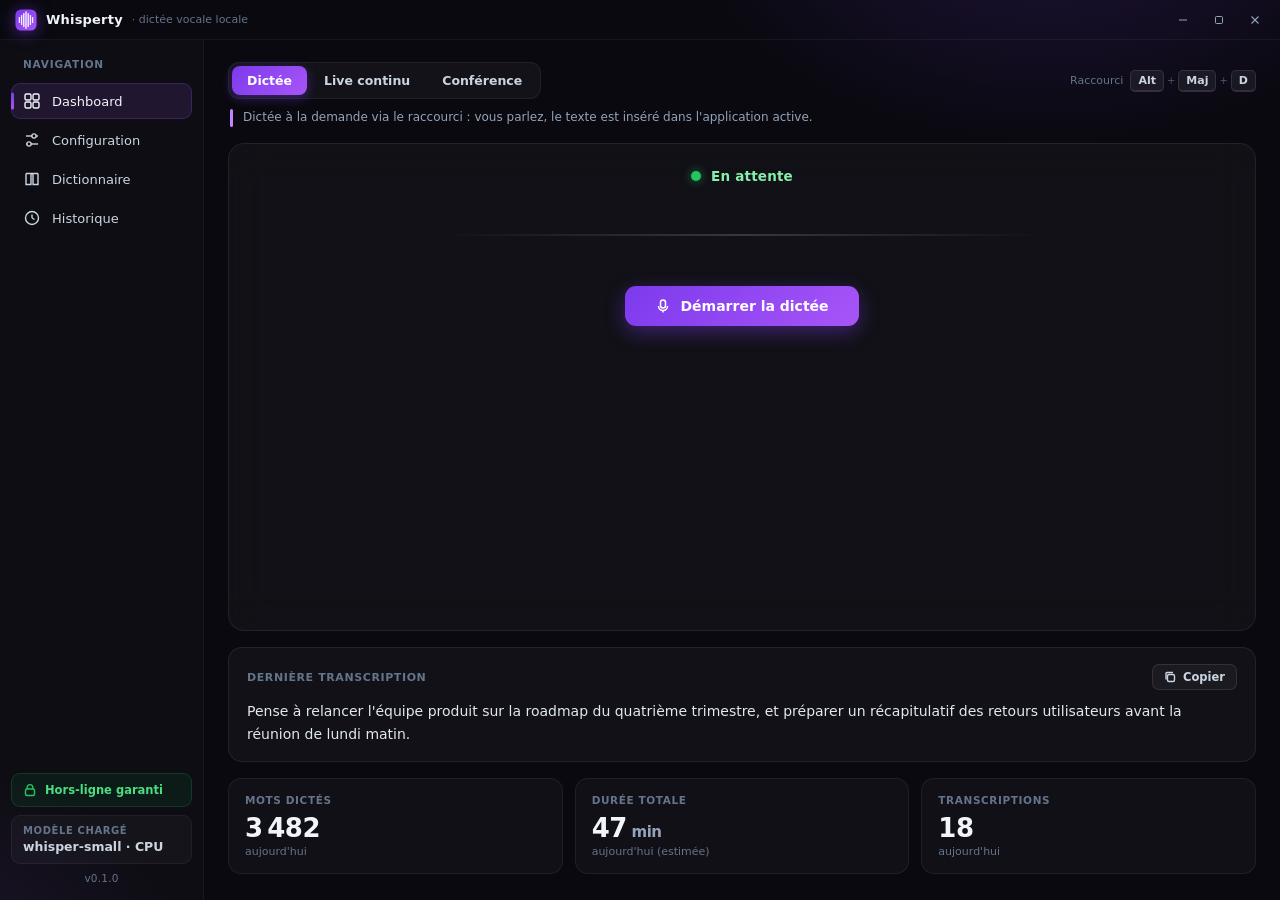
==== whisperty/web/index.html @ 8da29a18 "Gérer le dictionnaire personnalisé" ====
<!DOCTYPE html>
<html lang="fr">
<head>
  <meta charset="utf-8">
  <meta name="viewport" content="width=device-width, initial-scale=1">
  <title>Whisperty</title>
  <!-- Favicon : onde sonore (variante 3 barres). Data-URI inline = 100 % local, aucun fetch réseau. -->
  <link rel="icon" href="data:image/svg+xml,<svg xmlns='http://www.w3.org/2000/svg' viewBox='0 0 100 100'><defs><linearGradient id='f' x1='0' y1='0' x2='1' y2='1'><stop offset='0' stop-color='%237c3aed'/><stop offset='1' stop-color='%23a855f7'/></linearGradient></defs><rect x='2' y='2' width='96' height='96' rx='26' fill='url(%23f)'/><rect x='34' y='24' width='9' height='52' rx='4.5' fill='%23fff'/><rect x='46' y='14' width='9' height='72' rx='4.5' fill='%23fff'/><rect x='58' y='24' width='9' height='52' rx='4.5' fill='%23fff'/></svg>">
  <link rel="stylesheet" href="styles.css">
</head>
<body>
<div id="window">

  <!-- ── BARRE DE TITRE ─────────────────────────────────────────────────── -->
  <div class="titlebar">
    <div class="brand">
      <svg class="brand-logo" width="22" height="22" viewBox="0 0 100 100" aria-hidden="true">
        <defs><linearGradient id="wlogo" x1="0" y1="0" x2="1" y2="1"><stop offset="0" stop-color="#7c3aed"/><stop offset="1" stop-color="#a855f7"/></linearGradient></defs>
        <rect x="2" y="2" width="96" height="96" rx="26" fill="url(#wlogo)"/>
        <rect x="17" y="36" width="6" height="28" rx="3" fill="#fff" opacity="0.92"/>
        <rect x="27" y="27" width="6" height="46" rx="3" fill="#fff" opacity="0.92"/>
        <rect x="37" y="18" width="6" height="64" rx="3" fill="#fff"/>
        <rect x="47" y="10" width="6" height="80" rx="3" fill="#fff"/>
        <rect x="57" y="18" width="6" height="64" rx="3" fill="#fff"/>
        <rect x="67" y="27" width="6" height="46" rx="3" fill="#fff" opacity="0.92"/>
        <rect x="77" y="36" width="6" height="28" rx="3" fill="#fff" opacity="0.92"/>
      </svg>
      <span class="brand-name">Whisperty</span>
      <span class="brand-sub">· dictée vocale locale</span>
    </div>
    <div class="win-controls">
      <button class="win-btn" data-win="minimize" title="Réduire">
        <svg width="10" height="10" viewBox="0 0 10 10"><line x1="1" y1="5" x2="9" y2="5" stroke="currentColor" stroke-width="1"/></svg>
      </button>
      <button class="win-btn" data-win="maximize" title="Agrandir">
        <svg width="10" height="10" viewBox="0 0 10 10"><rect x="1.5" y="1.5" width="7" height="7" fill="none" stroke="currentColor" stroke-width="1" rx="1"/></svg>
      </button>
      <button class="win-btn close" data-win="close" title="Fermer (réduire dans la zone de notification)">
        <svg width="10" height="10" viewBox="0 0 10 10"><line x1="1.5" y1="1.5" x2="8.5" y2="8.5" stroke="currentColor" stroke-width="1.1"/><line x1="8.5" y1="1.5" x2="1.5" y2="8.5" stroke="currentColor" stroke-width="1.1"/></svg>
      </button>
    </div>
  </div>

  <div class="body">

    <!-- ── SIDEBAR ──────────────────────────────────────────────────────── -->
    <div class="sidebar">
      <div class="nav-title">Navigation</div>

      <button class="nav-btn active" data-tab="dashboard">
        <span class="hl"></span><span class="bar"></span>
        <span class="ico">
          <svg width="18" height="18" viewBox="0 0 18 18" fill="none" stroke="currentColor" stroke-width="1.4"><rect x="2" y="2" width="6" height="6" rx="1.5"/><rect x="10" y="2" width="6" height="6" rx="1.5"/><rect x="2" y="10" width="6" height="6" rx="1.5"/><rect x="10" y="10" width="6" height="6" rx="1.5"/></svg>
          Dashboard
        </span>
      </button>

      <button class="nav-btn" data-tab="configuration">
        <span class="hl"></span><span class="bar"></span>
        <span class="ico">
          <svg width="18" height="18" viewBox="0 0 18 18" fill="none" stroke="currentColor" stroke-width="1.4"><line x1="3" y1="5" x2="15" y2="5"/><circle cx="11" cy="5" r="2.1" fill="#09090f"/><line x1="3" y1="13" x2="15" y2="13"/><circle cx="6" cy="13" r="2.1" fill="#09090f"/></svg>
          Configuration
        </span>
      </button>

      <button class="nav-btn" data-tab="dictionnaire">
        <span class="hl"></span><span class="bar"></span>
        <span class="ico">
          <svg width="18" height="18" viewBox="0 0 18 18" fill="none" stroke="currentColor" stroke-width="1.4"><path d="M3 3.5h5.5A1.5 1.5 0 0 1 10 5v9.5"/><path d="M15 3.5H9.5A1.5 1.5 0 0 0 8 5v9.5"/><path d="M3 3.5v11h5.5M15 3.5v11H9.5"/></svg>
          Dictionnaire
        </span>
      </button>

      <button class="nav-btn" data-tab="historique">
        <span class="hl"></span><span class="bar"></span>
        <span class="ico">
          <svg width="18" height="18" viewBox="0 0 18 18" fill="none" stroke="currentColor" stroke-width="1.4"><circle cx="9" cy="9" r="6.5"/><line x1="9" y1="5.5" x2="9" y2="9"/><line x1="9" y1="9" x2="11.5" y2="10.5"/></svg>
          Historique
        </span>
      </button>

      <div class="sidebar-footer">
        <div class="badge-offline">
          <svg width="14" height="14" viewBox="0 0 14 14" fill="none" stroke="#22c55e" stroke-width="1.4"><rect x="2.5" y="6" width="9" height="6.5" rx="1.5"/><path d="M4.2 6V4.4a2.8 2.8 0 0 1 5.6 0V6"/></svg>
          <span>Hors-ligne garanti</span>
        </div>
        <div class="model-card">
          <div class="k">Modèle chargé</div>
          <div class="v"><span id="sb-model">whisper-small</span> · <span id="sb-device">CPU</span></div>
        </div>
        <div class="app-version" id="app-version" title="Version de l'application">v0.1.0</div>
      </div>
    </div>

    <!-- ── ZONE PRINCIPALE ──────────────────────────────────────────────── -->
    <div class="main">

      <!-- ===== DASHBOARD ===== -->
      <section id="screen-dashboard" class="screen active" style="padding:22px 24px 26px; gap:16px;">
        <div style="display:flex; align-items:center; justify-content:space-between; gap:12px;">
          <div class="segmented" id="mode-switch">
            <button class="seg active" data-mode="dictee"><span>Dictée</span></button>
            <button class="seg" data-mode="live"><span>Live continu</span></button>
            <button class="seg" data-mode="conference"><span>Conférence</span></button>
          </div>
          <div style="display:flex; align-items:center; gap:7px;">
            <span style="font-size:11px; color:var(--dim); font-weight:500;">Raccourci</span>
            <div id="dash-hotkey" style="display:flex; gap:3px; align-items:center;"></div>
          </div>
        </div>

        <!-- Courte explication du mode sélectionné (mise à jour par JS, accent = couleur du mode). -->
        <p class="mode-desc" id="mode-desc"><!-- rempli par JS --></p>

        <!-- Bannière modèle : visible quand le modèle Whisper n'a pas pu être chargé.
             Propose le téléchargement guidé (opt-in, seule exception réseau) — rempli par JS. -->
        <div class="model-banner" id="model-banner" style="display:none;"></div>

        <div class="status-card">
          <div class="status-row" id="status-row"><!-- rempli par JS --></div>
          <!-- Choix de la source audio (sortie système à capturer) — modes Live/Conférence.
               Équivalent inline des sous-menus du tray ; masqué en Dictée (= micro de la config). -->
          <div class="source-row" id="source-row" style="display:none;">
            <span class="source-label">
              <svg width="14" height="14" viewBox="0 0 14 14" fill="none" stroke="currentColor" stroke-width="1.4"><path d="M2 5.5h2.5l3-2.5v8l-3-2.5H2z"/><path d="M9.5 4.5a3 3 0 0 1 0 5"/></svg>
              Source audio
            </span>
            <div class="select-wrap"><select id="dash-source"></select><span class="chev">▼</span></div>
          </div>
          <div class="wave" id="wave"><!-- rempli par JS --></div>
          <div id="action-slot"><!-- bouton Démarrer/Arrêter/Traitement --></div>
        </div>

        <div class="card">
          <div style="display:flex; align-items:center; justify-content:space-between; margin-bottom:10px;">
            <span class="card-title" id="last-title">Dernière transcription</span>
            <button class="btn-ghost" id="copy-last">
              <svg width="13" height="13" viewBox="0 0 13 13" fill="none" stroke="currentColor" stroke-width="1.4"><rect x="3.5" y="3.5" width="7" height="7" rx="1.5"/><path d="M2 8.5V2.5A1 1 0 0 1 3 1.5h6"/></svg>
              <span>Copier</span>
            </button>
          </div>
          <p class="last-text" id="last-text">—</p>
          <!-- Prise de note en session (UC-16) : visible uniquement en Live/Conférence.
               Entrée ou bouton = valider ; note vide ignorée. Le signet (raccourci global,
               cf. notes.bookmark_hotkey) fonctionne aussi fenêtre masquée. -->
          <div class="note-row" id="note-row" style="display:none;">
            <svg width="14" height="14" viewBox="0 0 14 14" fill="none" stroke="currentColor" stroke-width="1.4" aria-hidden="true"><path d="M9.5 2.5l2 2L5 11l-2.6.6L3 9z"/><path d="M8.5 3.5l2 2"/></svg>
            <input type="text" id="note-input" placeholder="Ajouter une note… (Entrée pour valider)" maxlength="500">
            <button class="btn-ghost" id="note-add"><span>Noter</span></button>
          </div>
        </div>

        <div class="stats">
          <div class="stat"><div class="k">Mots dictés</div><div class="v" id="stat-words">0</div><div class="sub">aujourd'hui</div></div>
          <div class="stat"><div class="k">Durée totale</div><div class="v"><span id="stat-dur">0</span><span class="u"> min</span></div><div class="sub">aujourd'hui (estimée)</div></div>
          <div class="stat"><div class="k">Transcriptions</div><div class="v" id="stat-trans">0</div><div class="sub">aujourd'hui</div></div>
        </div>
      </section>

      <!-- ===== CONFIGURATION ===== -->
      <section id="screen-configuration" class="screen" style="padding:22px 24px 0; gap:11px; min-height:100%;">

        <!-- Modèle -->
        <div class="accordion open" data-acc="modele">
          <button class="acc-head"><span class="t"><span class="name">Modèle</span><span class="desc">Taille, périphérique de calcul et langue</span></span>
            <svg class="chev" width="13" height="13" viewBox="0 0 13 13" fill="none" stroke="currentColor" stroke-width="1.6"><path d="M5 3l3.5 3.5L5 10"/></svg>
          </button>
          <div class="acc-body">
            <div style="margin-bottom:14px;">
              <span class="field-label">Taille du modèle</span>
              <div id="model-opts" style="display:flex; flex-wrap:wrap; gap:6px;"></div>
            </div>
            <div style="display:grid; grid-template-columns:1fr 1fr; gap:12px;">
              <label style="display:block;"><span class="field-label">Périphérique</span>
                <div class="select-wrap"><select id="cfg-device"><option value="CPU">CPU</option><option value="CUDA">CUDA (GPU)</option></select><span class="chev">▼</span></div>
              </label>
              <label style="display:block;"><span class="field-label">Langue</span>
                <div class="select-wrap"><select id="cfg-langue"><option value="fr">Français</option><option value="en">Anglais</option><option value="auto">Détection auto</option></select><span class="chev">▼</span></div>
              </label>
            </div>
            <!-- État du support GPU (affiché seulement quand CUDA est sélectionné) -->
            <div id="gpu-status" style="display:none; margin-top:12px; padding:11px 13px; border-radius:9px; background:rgba(255,255,255,0.03); border:1px solid rgba(255,255,255,0.07);">
              <div id="gpu-status-text" style="font-size:12.5px; line-height:1.5; color:var(--muted);"></div>
              <button id="gpu-install-btn" type="button" style="display:none; margin-top:9px; padding:7px 13px; font-size:12.5px; font-weight:600; color:#fff; background:var(--violet); border:none; border-radius:7px; cursor:pointer;">Installer le support GPU (~1,3 Go)</button>
            </div>
          </div>
        </div>

        <!-- Audio -->
        <div class="accordion" data-acc="audio">
          <button class="acc-head"><span class="t"><span class="name">Audio</span><span class="desc">Microphone et détection d'activité vocale</span></span>
            <svg class="chev" width="13" height="13" viewBox="0 0 13 13" fill="none" stroke="currentColor" stroke-width="1.6"><path d="M5 3l3.5 3.5L5 10"/></svg>
          </button>
          <div class="acc-body">
            <label style="display:block; margin-bottom:16px;"><span class="field-label">Microphone</span>
              <div class="select-wrap"><select id="cfg-mic"></select><span class="chev">▼</span></div>
            </label>
            <label style="display:block; margin-bottom:16px;">
              <div style="display:flex; justify-content:space-between; align-items:baseline;"><span class="field-label" style="margin-bottom:0;">Seuil VAD (niveau RMS)</span><span style="font-size:12.5px; color:var(--violet); font-weight:600;" id="vad-label">0.010</span></div>
              <input type="range" min="0" max="100" step="1" id="cfg-vad" style="margin-top:9px;">
            </label>
            <label style="display:block;">
              <div style="display:flex; justify-content:space-between; align-items:baseline;"><span class="field-label" style="margin-bottom:0;">Silence avant arrêt</span><span style="font-size:12.5px; color:var(--violet); font-weight:600;" id="silence-label">1500 ms</span></div>
              <input type="range" min="200" max="2500" step="100" id="cfg-silence" style="margin-top:9px;">
            </label>
          </div>
        </div>

        <!-- Raccourci -->
        <div class="accordion" data-acc="raccourci">
          <button class="acc-head"><span class="t"><span class="name">Raccourci clavier</span><span class="desc">Combinaison globale d'activation</span></span>
            <svg class="chev" width="13" height="13" viewBox="0 0 13 13" fill="none" stroke="currentColor" stroke-width="1.6"><path d="M5 3l3.5 3.5L5 10"/></svg>
          </button>
          <div class="acc-body" style="display:flex; align-items:center; gap:12px;">
            <div style="flex:1; display:flex; align-items:center; gap:7px; padding:11px 14px; border-radius:9px; background:var(--panel-2); border:1px solid rgba(255,255,255,0.1);" id="combo-display"></div>
            <button class="seg soft" id="combo-capture" style="border:1px solid rgba(168,85,247,0.4); background:rgba(168,85,247,0.13); color:var(--violet-2); padding:10px 16px; border-radius:9px;"><span>Modifier</span></button>
          </div>
        </div>

        <!-- Injection -->
        <div class="accordion" data-acc="injection">
          <button class="acc-head"><span class="t"><span class="name">Injection du texte</span><span class="desc">Comment le texte est inséré dans l'application active</span></span>
            <svg class="chev" width="13" height="13" viewBox="0 0 13 13" fill="none" stroke="currentColor" stroke-width="1.6"><path d="M5 3l3.5 3.5L5 10"/></svg>
          </button>
          <div class="acc-body">
            <span class="field-label">Méthode</span>
            <div class="segmented sm" id="inj-switch" style="margin-bottom:16px;">
              <button class="seg soft active" data-inj="presse"><span>Presse-papiers</span></button>
              <button class="seg soft" data-inj="frappe"><span>Frappe simulée</span></button>
            </div>
            <label style="display:block;">
              <div style="display:flex; justify-content:space-between; align-items:baseline;"><span class="field-label" style="margin-bottom:0;">Délai entre frappes (méthode frappe)</span><span style="font-size:12.5px; color:var(--violet); font-weight:600;" id="delai-label">5 ms</span></div>
              <input type="range" min="0" max="500" step="5" id="cfg-delai" style="margin-top:9px;">
            </label>
          </div>
        </div>

        <!-- IA locale -->
        <div class="accordion" data-acc="ia">
          <button class="acc-head"><span class="t"><span class="name">IA locale</span><span class="desc">Reformulation et ponctuation via un LLM local</span></span>
            <svg class="chev" width="13" height="13" viewBox="0 0 13 13" fill="none" stroke="currentColor" stroke-width="1.6"><path d="M5 3l3.5 3.5L5 10"/></svg>
          </button>
          <div class="acc-body">
            <div style="display:flex; align-items:center; justify-content:space-between; padding:10px 0 16px;">
              <span style="font-size:13px; color:var(--text-2); font-weight:500;">Activer le post-traitement IA</span>
              <button class="switch" id="ia-switch"><span class="knob"></span></button>
            </div>
            <div style="display:grid; grid-template-columns:1.4fr 1fr; gap:12px;" id="ia-fields">
              <label style="display:block;"><span class="field-label">Endpoint (local uniquement)</span><input type="text" id="cfg-ia-endpoint" style="font-family:var(--mono); font-size:12.5px;"></label>
              <label style="display:block;"><span class="field-label">Modèle LLM</span><input type="text" id="cfg-ia-model" style="font-size:12.5px;"></label>
            </div>
            <!-- Résumé de fin de session (UC-17) : même LLM local, activation indépendante
                 du raffinage de dictée ci-dessus. -->
            <div style="display:flex; align-items:center; justify-content:space-between; gap:12px; padding:16px 0 4px;">
              <span style="display:flex; flex-direction:column; gap:2px;">
                <span style="font-size:13px; color:var(--text-2); font-weight:500;">Résumé de fin de session (Live / Conférence)</span>
                <span style="font-size:11.5px; line-height:1.5; color:var(--dim);">À l'arrêt d'un live ou d'une réunion, résume la conversation via le LLM local ci-dessus (ajouté au transcript et à l'historique).</span>
              </span>
              <button class="switch" id="resume-switch"><span class="knob"></span></button>
            </div>
          </div>
        </div>

        <!-- Confidentialité -->
        <div class="accordion" data-acc="confid" style="margin-bottom:8px;">
          <button class="acc-head"><span class="t"><span class="name">Confidentialité</span><span class="desc">Garantir l'absence totale d'accès réseau</span></span>
            <svg class="chev" width="13" height="13" viewBox="0 0 13 13" fill="none" stroke="currentColor" stroke-width="1.6"><path d="M5 3l3.5 3.5L5 10"/></svg>
          </button>
          <div class="acc-body">
            <div style="display:flex; align-items:center; justify-content:space-between; padding:10px 0;">
              <span style="display:flex; align-items:center; gap:10px;">
                <span style="font-size:13px; color:var(--text-2); font-weight:500;">local_files_only</span>
                <span id="local-badge" class="badge-offline" style="padding:3px 8px; font-size:10.5px; border-radius:6px;">
                  <svg width="11" height="11" viewBox="0 0 14 14" fill="none" stroke="#22c55e" stroke-width="1.5"><rect x="2.5" y="6" width="9" height="6.5" rx="1.5"/><path d="M4.2 6V4.4a2.8 2.8 0 0 1 5.6 0V6"/></svg>
                  <span>Hors-ligne garanti</span>
                </span>
              </span>
              <button class="switch green on" id="local-switch"><span class="knob"></span></button>
            </div>
            <p style="margin:6px 0 0; font-size:11.5px; line-height:1.55; color:var(--dim);">Interdit tout accès réseau à HuggingFace (chargement et vérification de révision). Désactiver <em>une seule fois</em> pour télécharger un modèle absent, puis réactiver.</p>
          </div>
        </div>

        <!-- Barre d'enregistrement -->
        <div class="save-bar">
          <span class="config-version" id="config-version" title="Version de l'application">Whisperty v0.1.0</span>
          <span class="saved-note" id="saved-note" style="display:none;">
            <svg width="14" height="14" viewBox="0 0 14 14" fill="none" stroke="#4ade80" stroke-width="1.6"><path d="M2.5 7.5l3 3 6-7"/></svg>Configuration enregistrée
          </span>
          <button class="btn-primary sm" id="save-config"><span>Sauvegarder</span></button>
        </div>
      </section>

      <!-- ===== DICTIONNAIRE ===== -->
      <section id="screen-dictionnaire" class="screen" style="padding:22px 24px 0; gap:11px; min-height:100%;">

        <p class="mode-desc" style="margin:2px 0 4px;">
          <span class="accent" style="background:var(--violet)"></span>
          <span>Termes favorisés (mieux reconnus) et corrections appliquées après transcription
            (<span style="font-family:var(--mono); font-size:11.5px;">mauvais → correct</span>).
            Enregistrer applique les changements <b>sans redémarrage</b>.</span>
        </p>

        <!-- Avertissement affiché quand dictionary.enabled est faux (rempli/masqué par JS). -->
        <div class="dict-warn" id="dict-warn" style="display:none;">
          Le dictionnaire est actuellement <b>désactivé</b> (<span style="font-family:var(--mono);">dictionary.enabled: false</span>).
          Vous pouvez l'éditer ; il s'appliquera une fois réactivé.
        </div>

        <!-- Termes favorisés (hotwords) -->
        <div class="accordion open" data-acc="hotwords">
          <button class="acc-head"><span class="t"><span class="name">Termes favorisés</span><span class="desc">Mots/acronymes que Whisper doit privilégier</span></span>
            <svg class="chev" width="13" height="13" viewBox="0 0 13 13" fill="none" stroke="currentColor" stroke-width="1.6"><path d="M5 3l3.5 3.5L5 10"/></svg>
          </button>
          <div class="acc-body">
            <div class="dict-toolbar"><button class="btn-ghost" id="dict-add-hot" type="button"><span>+ Ajouter un terme</span></button></div>
            <div class="dict-list" id="dict-hotwords"></div>
            <p class="dict-empty" id="dict-hot-empty" style="display:none;">Aucun terme favorisé.</p>
          </div>
        </div>

        <!-- Corrections (mauvais => correct) -->
        <div class="accordion open" data-acc="corrections" style="margin-bottom:8px;">
          <button class="acc-head"><span class="t"><span class="name">Corrections</span><span class="desc">Remplacements de mots entiers, casse ignorée</span></span>
            <svg class="chev" width="13" height="13" viewBox="0 0 13 13" fill="none" stroke="currentColor" stroke-width="1.6"><path d="M5 3l3.5 3.5L5 10"/></svg>
          </button>
          <div class="acc-body">
            <div class="dict-toolbar"><button class="btn-ghost" id="dict-add-corr" type="button"><span>+ Ajouter une correction</span></button></div>
            <div class="dict-list" id="dict-corrections"></div>
            <p class="dict-empty" id="dict-corr-empty" style="display:none;">Aucune correction.</p>
          </div>
        </div>

        <!-- Barre d'enregistrement (repli « Ouvrir le fichier » + Sauvegarder) -->
        <div class="save-bar">
          <button class="btn-ghost" id="dict-open-file" type="button">
            <svg width="13" height="13" viewBox="0 0 14 14" fill="none" stroke="currentColor" stroke-width="1.4"><path d="M2 4.5A1 1 0 0 1 3 3.5h2.6l1 1.3H11a1 1 0 0 1 1 1v4.7a1 1 0 0 1-1 1H3a1 1 0 0 1-1-1z"/></svg>
            <span>Ouvrir le fichier</span>
          </button>
          <span class="saved-note" id="dict-saved-note" style="display:none;">
            <svg width="14" height="14" viewBox="0 0 14 14" fill="none" stroke="#4ade80" stroke-width="1.6"><path d="M2.5 7.5l3 3 6-7"/></svg>Dictionnaire enregistré
          </span>
          <button class="btn-primary sm" id="dict-save"><span>Sauvegarder</span></button>
        </div>
      </section>

      <!-- ===== HISTORIQUE ===== -->
      <section id="screen-historique" class="screen" style="padding:22px 24px 26px; gap:14px;">
        <div class="hist-head">
          <div style="display:flex; align-items:baseline; gap:10px;">
            <span class="hist-title">Historique</span>
            <span class="pill"><span id="hist-total">0</span> transcriptions</span>
          </div>
        </div>

        <div class="search">
          <svg width="15" height="15" viewBox="0 0 15 15" fill="none" stroke="#64748b" stroke-width="1.5"><circle cx="6.5" cy="6.5" r="4.5"/><line x1="10" y1="10" x2="13.5" y2="13.5"/></svg>
          <input type="text" id="hist-search" placeholder="Rechercher dans les transcriptions…">
        </div>

        <div class="hist-filters">
          <div class="segmented sm" id="hist-mode">
            <button class="seg soft active" data-hmode="all"><span>Tous</span></button>
            <button class="seg soft" data-hmode="dictee"><span>Dictée</span></button>
            <button class="seg soft" data-hmode="live"><span>Live</span></button>
            <button class="seg soft" data-hmode="conference"><span>Conférence</span></button>
          </div>
          <div class="select-wrap" style="margin-left:auto;">
            <select id="hist-dur" style="font-size:12px; font-weight:500; padding:7px 28px 7px 11px; color:var(--text-3);">
              <option value="0">Tous · mots</option>
              <option value="40">> 40 mots</option>
              <option value="80">> 80 mots</option>
              <option value="150">> 150 mots</option>
            </select><span class="chev">▼</span>
          </div>
        </div>

        <div class="hist-list" id="hist-list"></div>

        <div class="pager">
          <button id="hist-prev"><svg width="13" height="13" viewBox="0 0 13 13" fill="none" stroke="currentColor" stroke-width="1.6"><path d="M8 3L4.5 6.5L8 10"/></svg></button>
          <span class="info">Page <span id="hist-page">1</span> / <span id="hist-pages">1</span></span>
          <button id="hist-next"><svg width="13" height="13" viewBox="0 0 13 13" fill="none" stroke="currentColor" stroke-width="1.6"><path d="M5 3l3.5 3.5L5 10"/></svg></button>
        </div>
      </section>

    </div>
  </div>

  <!-- Toast des retours utilisateur (notices du backend : erreurs, fins de session…).
       Rempli/affiché par JS quand poll().noticeRev change ; clic = fermeture. -->
  <div class="toast" id="toast" style="display:none;" role="status">
    <span class="toast-dot"></span><span id="toast-text"></span>
  </div>
</div>

<script src="app.js"></script>
</body>
</html>
---- whisperty/web/styles.css ----
/* Whisperty — feuille de style de l'interface (fenêtre WebView2).
 *
 * Reproduction fidèle de la maquette Whisperty.dc.html : thème sombre violet,
 * glassmorphism, dégradés #7c3aed→#a855f7. Police 100 % SYSTÈME : aucun appel à
 * Google Fonts (la maquette en chargeait — retiré pour respecter la contrainte
 * cardinale « aucune donnée ne sort de la machine »). Segoe UI (Win10/11) rend
 * très proche d'Inter. */

:root {
  --bg: #09090f;
  --bg-deep: #050509;
  --panel: rgba(255, 255, 255, 0.035);
  --panel-2: rgba(255, 255, 255, 0.03);
  --panel-soft: rgba(255, 255, 255, 0.014);
  --border: rgba(255, 255, 255, 0.07);
  --border-soft: rgba(255, 255, 255, 0.05);
  --border-hair: rgba(255, 255, 255, 0.06);

  --text: #f1f5f9;
  --text-2: #e2e8f0;
  --text-3: #cbd5e1;
  --muted: #94a3b8;
  --dim: #64748b;
  --faint: #475569;

  --violet: #a855f7;
  --violet-2: #c084fc;
  --grad: linear-gradient(135deg, #7c3aed, #a855f7);

  --green: #22c55e;
  --green-2: #4ade80;
  --red: #ef4444;
  --red-2: #f87171;
  --amber: #f59e0b;
  --amber-2: #fbbf24;

  --font: "Segoe UI Variable", "Segoe UI", Inter, system-ui, -apple-system, sans-serif;
  --mono: ui-monospace, "Cascadia Code", Consolas, monospace;
}

* { box-sizing: border-box; }

html, body {
  margin: 0;
  height: 100%;
  background: var(--bg-deep);
  font-family: var(--font);
  color: var(--text);
  -webkit-font-smoothing: antialiased;
  user-select: none;
}

/* ── Animations (reprises de la maquette) ─────────────────────────────────── */
@keyframes wsp-wave   { 0%,100% { transform: scaleY(0.12); } 50% { transform: scaleY(1); } }
@keyframes wsp-pulse  { 0% { box-shadow: 0 0 0 0 var(--ring, rgba(239,68,68,0.55)); }
                        70% { box-shadow: 0 0 0 16px transparent; }
                        100% { box-shadow: 0 0 0 0 transparent; } }
@keyframes wsp-spin   { to { transform: rotate(360deg); } }
@keyframes wsp-blink  { 0%,100% { opacity: 1; } 50% { opacity: 0.35; } }

/* ── Scrollbar ────────────────────────────────────────────────────────────── */
::-webkit-scrollbar { width: 9px; height: 9px; }
::-webkit-scrollbar-thumb {
  background: rgba(255,255,255,0.13);
  border-radius: 5px;
  border: 2px solid transparent;
  background-clip: padding-box;
}
::-webkit-scrollbar-thumb:hover { background: rgba(255,255,255,0.22); background-clip: padding-box; }
::-webkit-scrollbar-track { background: transparent; }

/* ── Sliders ──────────────────────────────────────────────────────────────── */
input[type=range] {
  -webkit-appearance: none; appearance: none;
  height: 4px; border-radius: 3px; width: 100%;
  background: rgba(255,255,255,0.13);
  outline: none; cursor: pointer;
}
input[type=range]::-webkit-slider-thumb {
  -webkit-appearance: none;
  width: 16px; height: 16px; border-radius: 50%;
  background: var(--violet); cursor: pointer;
  box-shadow: 0 0 10px rgba(168,85,247,0.7);
  border: 2px solid #0f0f1a;
}
input::placeholder { color: var(--faint); }

/* ── Fenêtre ──────────────────────────────────────────────────────────────── */
#window {
  position: relative;
  width: 100vw; height: 100vh;
  overflow: hidden;
  background: var(--bg);
  display: flex;
  flex-direction: column;
}
#window::before {
  content: "";
  position: absolute; inset: 0; pointer-events: none; z-index: 0;
  background:
    radial-gradient(620px 420px at 82% -12%, rgba(124,58,237,0.20), transparent 62%),
    radial-gradient(520px 420px at -8% 112%, rgba(168,85,247,0.13), transparent 60%);
}

/* ── Barre de titre ───────────────────────────────────────────────────────── */
.titlebar {
  flex: 0 0 40px; height: 40px;
  display: flex; align-items: center; justify-content: space-between;
  padding: 0 8px 0 15px;
  border-bottom: 1px solid var(--border-soft);
  position: relative; z-index: 3;
  cursor: grab;
}
.titlebar .brand { display: flex; align-items: center; gap: 9px; }
.brand-logo {
  width: 22px; height: 22px; display: block;
  filter: drop-shadow(0 2px 8px rgba(124,58,237,0.55));
}
.brand-name { font-size: 13px; font-weight: 600; letter-spacing: 0.2px; }
.brand-sub  { font-size: 11px; color: var(--dim); font-weight: 500; }
.win-controls { display: flex; gap: 2px; cursor: default; }
.win-btn {
  width: 34px; height: 28px;
  display: flex; align-items: center; justify-content: center;
  border: none; background: transparent; color: var(--muted);
  border-radius: 6px; cursor: pointer; transition: background .12s, color .12s;
}
.win-btn:hover { background: rgba(255,255,255,0.07); color: var(--text); }
.win-btn.close:hover { background: var(--red); color: #fff; }

/* ── Corps + sidebar ──────────────────────────────────────────────────────── */
.body { flex: 1; min-height: 0; display: flex; position: relative; z-index: 2; }

.sidebar {
  width: 204px; flex: 0 0 204px;
  border-right: 1px solid var(--border-soft);
  padding: 14px 11px; display: flex; flex-direction: column; gap: 3px;
  background: var(--panel-soft);
}
.nav-title {
  font-size: 10.5px; font-weight: 600; letter-spacing: 0.8px;
  color: var(--dim); text-transform: uppercase; padding: 4px 12px 10px;
}
.nav-btn {
  position: relative; display: flex; align-items: center;
  padding: 9px 12px; border-radius: 9px; border: none; background: transparent;
  color: var(--text-3); font: inherit; font-size: 13px; font-weight: 500;
  cursor: pointer; text-align: left; width: 100%;
}
.nav-btn:hover { background: rgba(255,255,255,0.045); }
.nav-btn .ico { position: relative; z-index: 1; display: flex; align-items: center; gap: 11px; }
.nav-btn .hl, .nav-btn .bar { display: none; }
.nav-btn.active .hl {
  display: block; position: absolute; inset: 0; border-radius: 9px;
  background: rgba(168,85,247,0.13); border: 1px solid rgba(168,85,247,0.22);
}
.nav-btn.active .bar {
  display: block; position: absolute; left: 0; top: 50%;
  transform: translateY(-50%); width: 3px; height: 17px; border-radius: 2px;
  background: linear-gradient(#7c3aed, #a855f7);
}
.nav-btn.active { color: var(--text); }

.sidebar-footer { margin-top: auto; display: flex; flex-direction: column; gap: 8px; }
.badge-offline {
  display: flex; align-items: center; gap: 8px;
  padding: 9px 11px; border-radius: 9px;
  background: rgba(34,197,94,0.08); border: 1px solid rgba(34,197,94,0.18);
  font-size: 11.5px; font-weight: 600; color: var(--green-2);
}
.model-card {
  padding: 9px 11px; border-radius: 9px;
  background: var(--panel-2); border: 1px solid var(--border-soft);
}
.model-card .k {
  font-size: 10px; color: var(--dim); text-transform: uppercase;
  letter-spacing: 0.6px; font-weight: 600; margin-bottom: 3px;
}
.model-card .v { font-size: 12.5px; color: var(--text-3); font-weight: 600; }
.app-version {
  padding: 0 4px 2px;
  font-size: 10.5px;
  color: var(--dim);
  font-weight: 500;
  letter-spacing: 0.2px;
  text-align: center;
}
.config-version {
  margin-right: auto;
  font-size: 11px;
  color: var(--dim);
  font-weight: 500;
  letter-spacing: 0.2px;
}

/* ── Zone principale ──────────────────────────────────────────────────────── */
.main { flex: 1; min-width: 0; overflow-y: auto; overflow-x: hidden; }
.screen { display: none; }
.screen.active { display: flex; flex-direction: column; }
/* Dashboard : remplit exactement la zone sans scrollbar */
#screen-dashboard.active { height: 100%; overflow: hidden; }

/* ── Contrôles génériques ─────────────────────────────────────────────────── */
.segmented {
  display: inline-flex; padding: 3px; border-radius: 11px;
  background: rgba(255,255,255,0.04); border: 1px solid var(--border-hair); gap: 2px;
}
.segmented.sm { border-radius: 10px; }
.seg {
  position: relative; border: none; background: transparent; color: var(--text-3);
  font: inherit; font-size: 12.5px; font-weight: 600; padding: 7px 15px;
  border-radius: 8px; cursor: pointer;
}
.seg span { position: relative; z-index: 1; }
.seg.active { color: #fff; }
.seg.active::before {
  content: ""; position: absolute; inset: 0; border-radius: 8px;
  background: var(--grad); box-shadow: 0 3px 12px rgba(124,58,237,0.42);
}
/* Variante « sélection » violette discrète (config / historique) */
.seg.soft.active { color: var(--text); }
.seg.soft.active::before {
  background: rgba(168,85,247,0.16); border: 1px solid rgba(168,85,247,0.4);
  box-shadow: none;
}

/* Code couleur par mode sur le sélecteur du dashboard (Dictée = violet par défaut,
   Live = vert, Conférence = ambre) — cohérent avec les catégories de l'historique. */
#mode-switch .seg[data-mode="live"].active::before {
  background: linear-gradient(135deg, #16a34a, #22c55e);
  box-shadow: 0 3px 12px rgba(22,163,74,0.42);
}
#mode-switch .seg[data-mode="conference"].active::before {
  background: linear-gradient(135deg, #d97706, #f59e0b);
  box-shadow: 0 3px 12px rgba(217,119,6,0.42);
}

.kbd {
  font-size: 11px; font-weight: 600; color: var(--text-3);
  background: rgba(255,255,255,0.06); border: 1px solid rgba(255,255,255,0.1);
  border-bottom-width: 2px; border-radius: 5px; padding: 3px 7px;
}
.kbd-plus { color: var(--faint); font-size: 10px; }

select {
  appearance: none; -webkit-appearance: none;
  /* color-scheme: dark → le menu déroulant NATIF (WebView2/Chromium) est rendu en
     sombre. Sans cela, il hérite du thème système (souvent clair) et affiche du
     texte clair sur fond clair = illisible. */
  color-scheme: dark;
  background: rgba(255,255,255,0.04); border: 1px solid rgba(255,255,255,0.09);
  color: var(--text); border-radius: 8px; padding: 9px 30px 9px 12px;
  font: inherit; font-size: 13px; cursor: pointer; width: 100%;
}
/* Options du menu : fond OPAQUE sombre + texte clair (le fond du select est
   translucide ; un menu translucide se compositerait en clair → mauvais contraste). */
select option {
  background: #14141c;
  color: var(--text);
}
select option:checked {
  background: #2a2140;
  color: #fff;
}
.select-wrap { position: relative; }
.select-wrap .chev {
  position: absolute; right: 11px; top: 50%; transform: translateY(-50%);
  pointer-events: none; color: var(--dim); font-size: 9px;
}
input[type=text] {
  background: rgba(255,255,255,0.04); border: 1px solid rgba(255,255,255,0.09);
  color: var(--text); border-radius: 8px; padding: 9px 12px;
  font: inherit; font-size: 13px; width: 100%;
}
.field-label { display: block; font-size: 12px; color: var(--muted); margin-bottom: 6px; font-weight: 500; }

.btn-primary {
  display: inline-flex; align-items: center; gap: 9px;
  border: none; background: var(--grad); color: #fff; font: inherit;
  font-size: 14px; font-weight: 600; padding: 12px 30px; border-radius: 11px;
  cursor: pointer; box-shadow: 0 6px 20px rgba(124,58,237,0.4); transition: transform .15s;
}
.btn-primary:hover { transform: translateY(-1px); }
.btn-primary.sm { font-size: 13px; padding: 10px 24px; border-radius: 9px; box-shadow: 0 5px 16px rgba(124,58,237,0.38); }
.btn-stop {
  display: inline-flex; align-items: center; gap: 9px;
  border: 1px solid rgba(239,68,68,0.4); background: rgba(239,68,68,0.14); color: var(--red-2);
  font: inherit; font-size: 14px; font-weight: 600; padding: 12px 30px; border-radius: 11px;
  cursor: pointer; transition: background .15s;
}
.btn-stop:hover { background: rgba(239,68,68,0.22); }
.btn-busy {
  display: inline-flex; align-items: center; gap: 9px;
  border: 1px solid rgba(245,158,11,0.3); background: rgba(245,158,11,0.1); color: var(--amber-2);
  font: inherit; font-size: 14px; font-weight: 600; padding: 12px 30px; border-radius: 11px;
  cursor: default;
}
.btn-ghost {
  display: inline-flex; align-items: center; gap: 6px;
  border: 1px solid rgba(255,255,255,0.1); background: rgba(255,255,255,0.04); color: var(--text-3);
  font: inherit; font-size: 11.5px; font-weight: 600; padding: 5px 11px; border-radius: 7px; cursor: pointer;
}
.btn-ghost:hover { background: rgba(255,255,255,0.08); }
.btn-danger {
  display: inline-flex; align-items: center; gap: 6px;
  border: 1px solid rgba(239,68,68,0.25); background: rgba(239,68,68,0.08); color: var(--red-2);
  font: inherit; font-size: 11.5px; font-weight: 600; padding: 6px 12px; border-radius: 7px; cursor: pointer;
}
.btn-danger:hover { background: rgba(239,68,68,0.16); }

/* Spinners + points d'état */
.spinner {
  width: 16px; height: 16px; border-radius: 50%;
  border: 2px solid rgba(245,158,11,0.25); border-top-color: var(--amber);
  animation: wsp-spin 0.8s linear infinite;
}
.spinner.sm { width: 14px; height: 14px; border-width: 2px; }

/* Interrupteurs (toggles) */
.switch {
  width: 42px; height: 24px; border-radius: 12px; position: relative; cursor: pointer;
  border: 1px solid rgba(255,255,255,0.08); background: rgba(255,255,255,0.05); flex: 0 0 auto;
}
.switch .knob {
  position: absolute; top: 2px; left: 2px; width: 18px; height: 18px; border-radius: 50%;
  background: #fff; z-index: 1; transition: transform .2s; box-shadow: 0 1px 3px rgba(0,0,0,0.45);
}
.switch.on .knob { transform: translateX(18px); }
.switch.on::before { content: ""; position: absolute; inset: 0; border-radius: 12px; background: var(--grad); }
.switch.green.on::before { background: linear-gradient(135deg, #16a34a, #22c55e); }

/* ── Cartes ───────────────────────────────────────────────────────────────── */
.card {
  background: var(--panel); border: 1px solid var(--border); border-radius: 14px; padding: 16px 18px;
}
.card-title {
  font-size: 11px; font-weight: 600; letter-spacing: 0.6px; text-transform: uppercase; color: var(--dim);
}

/* Explication du mode (sous le sélecteur) : barre d'accent à la couleur du mode. */
.mode-desc {
  display: flex; align-items: center; gap: 10px;
  margin: -6px 2px 0; padding: 0;
  font-size: 12px; line-height: 1.45; color: var(--muted);
}
.mode-desc .accent {
  flex: 0 0 auto; align-self: stretch; width: 3px; min-height: 18px;
  border-radius: 2px; background: var(--violet);
}

/* Carte visualiseur / statut */
.status-card {
  background: var(--panel); border: 1px solid var(--border); border-radius: 16px;
  backdrop-filter: blur(20px); padding: 24px 26px;
  display: flex; flex-direction: column; align-items: center; gap: 18px;
  flex: 1; min-height: 180px;
}
.status-row { display: flex; align-items: center; gap: 10px; }
.status-label { font-size: 13.5px; font-weight: 600; letter-spacing: 0.2px; }
/* Sélecteur de source audio (sortie système) — modes Live/Conférence. */
.source-row { display: flex; align-items: center; gap: 10px; width: 100%; max-width: 420px; }
.source-row .source-label {
  display: inline-flex; align-items: center; gap: 6px; white-space: nowrap;
  font-size: 12px; color: var(--muted); font-weight: 500;
}
.source-row .select-wrap { flex: 1; }
.source-row select { padding: 8px 30px 8px 12px; font-size: 12.5px; }
.dot { width: 10px; height: 10px; border-radius: 50%; }
.dot.idle { background: var(--green); box-shadow: 0 0 10px rgba(34,197,94,0.6); animation: wsp-blink 2.4s ease-in-out infinite; }
/* Point « capture active » : couleur posée en ligne par mode (var --ring = anneau pulsé). */
.dot.pulse { width: 14px; height: 14px; animation: wsp-pulse 1.6s ease-out infinite; }

.wave { width: 100%; height: 66px; display: flex; align-items: center; justify-content: center; gap: 3px; overflow: hidden; }
.wave .bar {
  width: 3px; height: calc(50px * var(--amp, 1)); border-radius: 3px; transform-origin: center;
  background: linear-gradient(180deg, #c084fc, #7c3aed);
  animation: wsp-wave 1s ease-in-out infinite;
}
.wave.idle-line { }
.wave .idle {
  height: 2px; width: 62%;
  background: linear-gradient(90deg, transparent, rgba(255,255,255,0.16), transparent);
  border-radius: 2px;
}

/* Stats */
.stats { display: grid; grid-template-columns: repeat(3, 1fr); gap: 12px; }
.stat { background: var(--panel-2); border: 1px solid var(--border-hair); border-radius: 13px; padding: 15px 16px; }
.stat .k { font-size: 10.5px; font-weight: 600; letter-spacing: 0.6px; text-transform: uppercase; color: var(--dim); margin-bottom: 7px; }
.stat .v { font-size: 26px; font-weight: 700; letter-spacing: -0.5px; color: var(--text); }
.stat .v .u { font-size: 15px; font-weight: 600; color: var(--muted); }
.stat .sub { font-size: 11px; color: var(--dim); margin-top: 2px; }

/* ── Configuration : sections pliables ────────────────────────────────────── */
.accordion { background: var(--panel-2); border: 1px solid var(--border); border-radius: 13px; overflow: hidden; }
.accordion + .accordion { margin-top: 0; }
.acc-head {
  width: 100%; display: flex; align-items: center; justify-content: space-between;
  padding: 14px 17px; border: none; background: transparent; color: var(--text);
  font: inherit; cursor: pointer; text-align: left;
}
.acc-head:hover { background: rgba(255,255,255,0.02); }
.acc-head .t { display: flex; flex-direction: column; gap: 2px; }
.acc-head .t .name { font-size: 13.5px; font-weight: 600; }
.acc-head .t .desc { font-size: 11.5px; color: var(--dim); }
.acc-head .chev { color: var(--dim); transition: transform .18s, color .18s; }
.accordion.open .acc-head .chev { transform: rotate(90deg); color: var(--muted); }
.acc-body { padding: 4px 17px 17px; }
.accordion:not(.open) .acc-body { display: none; }

.save-bar {
  position: sticky; bottom: 0; margin: auto -24px 0; padding: 14px 24px;
  background: linear-gradient(transparent, rgba(9,9,15,0.92) 35%);
  backdrop-filter: blur(10px);
  display: flex; align-items: center; justify-content: flex-end; gap: 14px;
  border-top: 1px solid var(--border-soft);
}
.saved-note { display: flex; align-items: center; gap: 6px; font-size: 12.5px; color: var(--green-2); font-weight: 500; }

/* ── Dictionnaire (UC-19) ─────────────────────────────────────────────────── */
.dict-warn {
  font-size: 12px; line-height: 1.5; color: var(--amber-2);
  background: rgba(245,158,11,0.09); border: 1px solid rgba(245,158,11,0.24);
  border-radius: 9px; padding: 9px 12px;
}
.dict-toolbar { display: flex; justify-content: flex-end; margin-bottom: 10px; }
.dict-list { display: flex; flex-direction: column; gap: 7px; }
.dict-row { display: flex; align-items: center; gap: 8px; }
.dict-row .dict-term { flex: 1; }
.dict-row.corr .dict-wrong, .dict-row.corr .dict-right { flex: 1; min-width: 0; }
.dict-arrow { color: var(--dim); font-size: 13px; flex: 0 0 auto; }
.dict-del {
  flex: 0 0 auto; display: inline-flex; align-items: center; justify-content: center;
  width: 30px; height: 30px; border-radius: 7px; cursor: pointer;
  border: 1px solid rgba(239,68,68,0.22); background: rgba(239,68,68,0.06); color: var(--red-2);
}
.dict-del:hover { background: rgba(239,68,68,0.15); }
.dict-empty { font-size: 12px; color: var(--dim); margin: 4px 0 0; }

/* ── Historique ───────────────────────────────────────────────────────────── */
.hist-head { display: flex; align-items: center; justify-content: space-between; }
.hist-title { font-size: 17px; font-weight: 700; letter-spacing: -0.3px; }
.pill {
  font-size: 12px; font-weight: 600; color: var(--violet-2);
  background: rgba(168,85,247,0.13); border: 1px solid rgba(168,85,247,0.25);
  border-radius: 20px; padding: 3px 11px;
}
.search {
  display: flex; align-items: center; gap: 9px; padding: 10px 14px; border-radius: 10px;
  background: var(--panel); border: 1px solid rgba(255,255,255,0.08);
}
.search input { border: none; background: transparent; padding: 0; flex: 1; }
.search input:focus { outline: none; }
.hist-filters { display: flex; align-items: center; gap: 8px; flex-wrap: wrap; }
.hist-list { display: flex; flex-direction: column; gap: 8px; }

.hist-item { background: var(--panel-2); border: 1px solid var(--border); border-radius: 12px; overflow: hidden; }
.hist-item .row {
  width: 100%; display: flex; align-items: center; gap: 13px; padding: 13px 15px;
  border: none; background: transparent; color: inherit; font: inherit; cursor: pointer; text-align: left;
}
.hist-item .row:hover { background: rgba(255,255,255,0.02); }
.hist-ico {
  flex: 0 0 auto; width: 34px; height: 34px; border-radius: 9px;
  display: flex; align-items: center; justify-content: center;
}
.hist-mid { flex: 1; min-width: 0; display: flex; flex-direction: column; gap: 3px; }
.hist-excerpt { font-size: 13px; color: var(--text-2); line-height: 1.4; overflow: hidden; text-overflow: ellipsis; white-space: nowrap; }
.hist-meta { font-size: 11px; color: var(--dim); font-weight: 500; }
.hist-chev { flex: 0 0 auto; color: var(--dim); transition: transform .18s; }
.hist-item.open .hist-chev { transform: rotate(180deg); }
.hist-detail { padding: 0 15px 15px 62px; }
.accordion:not(.open) .hist-detail, .hist-item:not(.open) .hist-detail { display: none; }
.hist-detail p { margin: 0 0 12px; font-size: 13px; line-height: 1.6; color: var(--text-3); }
.hist-empty { padding: 40px; text-align: center; color: var(--dim); font-size: 13px; }

.pager { display: flex; align-items: center; justify-content: center; gap: 14px; padding-top: 4px; }
.pager button {
  display: flex; align-items: center; justify-content: center; width: 32px; height: 32px;
  border-radius: 8px; border: 1px solid rgba(255,255,255,0.08); background: var(--panel-2);
  color: var(--text-3); cursor: pointer;
}
.pager button:hover { background: rgba(255,255,255,0.07); }
.pager .info { font-size: 12.5px; color: var(--muted); font-weight: 500; }

.last-text {
  margin: 0; font-size: 14px; line-height: 1.6; color: var(--text-2);
  display: -webkit-box; -webkit-line-clamp: 3; -webkit-box-orient: vertical; overflow: hidden;
}
/* Mode flux direct (Live continu / Conférence) : segments empilés au fil de l'eau,
   défilement vers le dernier, retours à la ligne préservés (textContent + \n).
   La carte de transcription occupe alors TOUTE la hauteur restante du dashboard
   (au lieu d'un encart fixe de 132 px peu pratique en continu) afin d'afficher
   l'ensemble du texte, comme le détail d'un élément de l'Historique. Les statistiques
   « du jour » (centrées sur la dictée) sont masquées le temps du live pour dégager
   l'espace de lecture ; elles réapparaissent à l'arrêt. */
#screen-dashboard.live-feed .card { flex: 1 1 auto; min-height: 0; display: flex; flex-direction: column; }
#screen-dashboard.live-feed .stats { display: none; }
.last-text.live {
  display: block; -webkit-line-clamp: none; white-space: pre-wrap;
  flex: 1 1 auto; min-height: 0; overflow-y: auto;
}
.last-text.live::-webkit-scrollbar { width: 8px; }
.last-text.live::-webkit-scrollbar-thumb { background: rgba(255,255,255,0.12); border-radius: 4px; }
.copied { color: var(--green-2); }

/* ── Notes en session (UC-16, modes Live/Conférence) ─────────────────────────
   En flux direct, chaque segment devient une ligne avec une action « Noter » au
   survol (note-citation, FR-25) ; les notes de l'utilisateur sont visuellement
   distinctes des segments transcrits (US-10). Le champ .note-row, sous la tuile,
   ajoute une note horodatée au moment de la validation. */
.live-line { display: block; position: relative; padding-right: 30px; border-radius: 6px; }
.live-line:hover { background: rgba(255,255,255,0.04); }
.live-line.note {
  color: #c084fc; font-weight: 500;
  border-left: 2px solid rgba(168,85,247,0.55); padding-left: 8px; margin: 2px 0;
}
.line-note-btn {
  position: absolute; right: 4px; top: 50%; transform: translateY(-50%);
  display: none; align-items: center; justify-content: center; width: 22px; height: 22px;
  border: 1px solid rgba(168,85,247,0.4); border-radius: 6px;
  background: rgba(168,85,247,0.13); color: var(--violet-2); cursor: pointer;
  font-size: 12px; line-height: 1; padding: 0;
}
.live-line:hover .line-note-btn { display: flex; }
.line-note-btn:hover { background: rgba(168,85,247,0.25); }

.note-row {
  display: flex; align-items: center; gap: 8px; margin-top: 10px; padding: 7px 10px;
  border-radius: 9px; background: var(--panel-2); border: 1px solid rgba(168,85,247,0.25);
  color: var(--violet-2); flex: 0 0 auto;
}
.note-row input {
  flex: 1 1 auto; min-width: 0; border: none; background: transparent;
  color: var(--text-2); font-size: 13px; outline: none;
}
.note-row input::placeholder { color: var(--dim); }

/* ── Toasts (retours utilisateur visibles) ────────────────────────────────────
   Relaye les notices du backend (erreur micro/modèle, fin de session, copie…) :
   sans eux, ces évènements n'existent que dans les logs et l'app paraît muette.
   Un seul toast à la fois (le dernier remplace), clic = fermeture. */
@keyframes wsp-toast-in { from { opacity: 0; transform: translate(-50%, 14px); }
                          to   { opacity: 1; transform: translate(-50%, 0); } }
.toast {
  position: fixed; left: 50%; bottom: 22px; transform: translateX(-50%);
  z-index: 50; max-width: min(560px, calc(100vw - 48px));
  display: flex; align-items: flex-start; gap: 10px;
  padding: 11px 16px; border-radius: 11px; cursor: pointer;
  background: rgba(18, 18, 28, 0.96); backdrop-filter: blur(14px);
  border: 1px solid var(--border); box-shadow: 0 10px 34px rgba(0, 0, 0, 0.5);
  font-size: 12.5px; line-height: 1.5; color: var(--text-2);
  animation: wsp-toast-in 0.22s ease-out;
  user-select: none;
}
.toast .toast-dot { flex: 0 0 auto; width: 8px; height: 8px; border-radius: 50%; margin-top: 5px; }
.toast.error { border-color: rgba(239,68,68,0.4); }
.toast.error .toast-dot { background: var(--red); box-shadow: 0 0 8px rgba(239,68,68,0.7); }
.toast.warn { border-color: rgba(245,158,11,0.35); }
.toast.warn .toast-dot { background: var(--amber); box-shadow: 0 0 8px rgba(245,158,11,0.6); }
.toast.info { border-color: rgba(34,197,94,0.3); }
.toast.info .toast-dot { background: var(--green); box-shadow: 0 0 8px rgba(34,197,94,0.6); }

/* ── Bannière modèle (téléchargement guidé) ───────────────────────────────────
   Affichée sur le dashboard quand le modèle Whisper n'a pas pu être chargé
   (installeur -NoModel, taille changée, cache vide en hors-ligne) : propose le
   téléchargement opt-in en un clic — sinon la dictée échoue en silence. */
.model-banner {
  display: flex; align-items: center; gap: 13px;
  padding: 13px 16px; border-radius: 12px;
  background: rgba(245,158,11,0.07); border: 1px solid rgba(245,158,11,0.3);
}
.model-banner.running { background: rgba(168,85,247,0.07); border-color: rgba(168,85,247,0.35); }
.model-banner .mb-ico { flex: 0 0 auto; display: flex; align-items: center; justify-content: center; }
.model-banner .mb-text { flex: 1; min-width: 0; font-size: 12.5px; line-height: 1.5; color: var(--text-3); }
.model-banner .mb-text b { color: var(--text); font-weight: 600; }
.model-banner .mb-sub { display: block; font-size: 11.5px; color: var(--dim); margin-top: 1px; }
.model-banner .btn-primary.sm { flex: 0 0 auto; padding: 9px 18px; font-size: 12.5px; }

/* ── Astuce de démarrage (tuile « Dernière transcription » vide) ─────────────── */
.last-text .hint { color: var(--muted); font-size: 13px; }
.last-text .hint .kbd { font-size: 10.5px; padding: 2px 6px; }
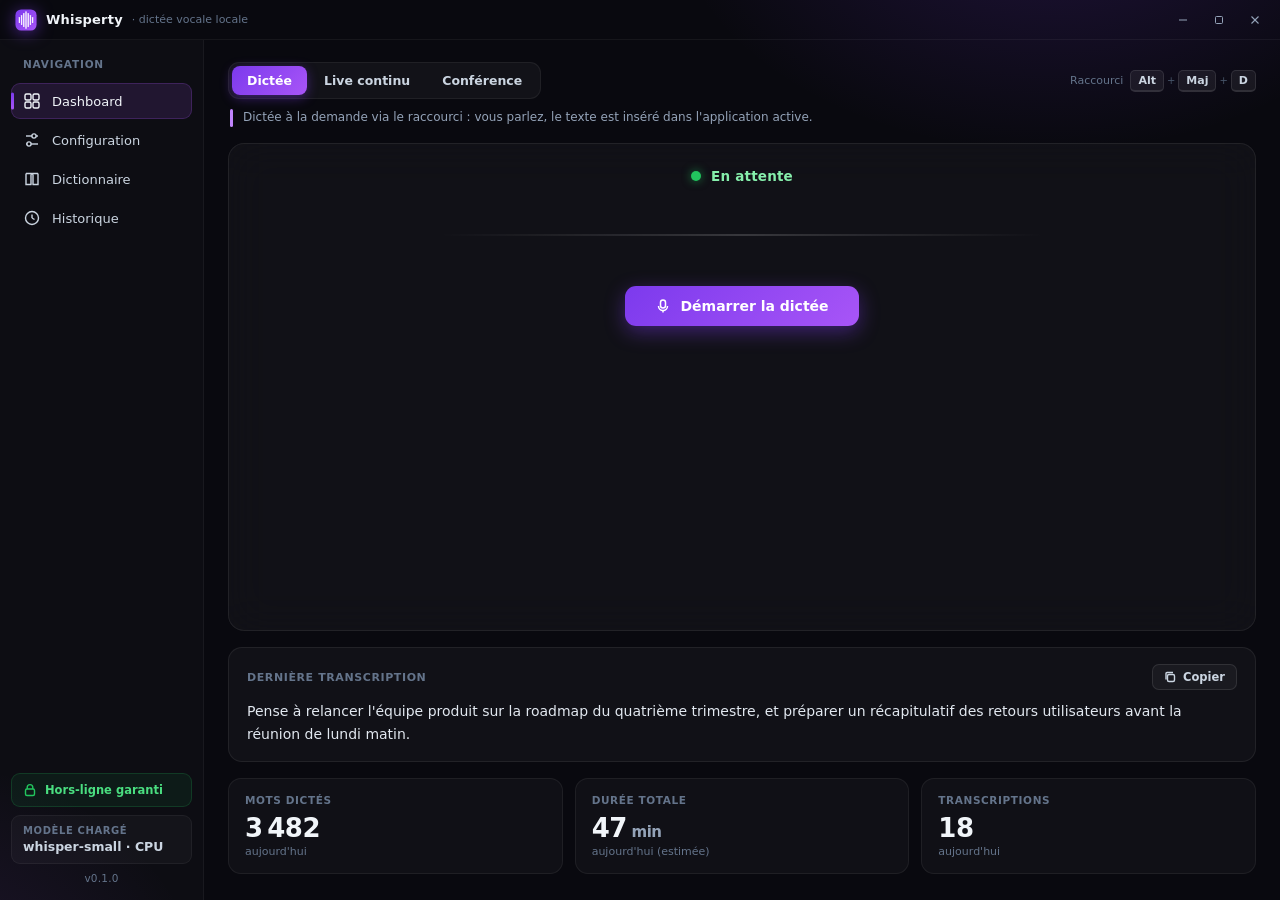
==== commit 9a1300d1: "feat: chantiers d'audit — CI build, GUI, installeur, bornes config, a11y CI (.github/workflows/ci.ym" ====
--- a/whisperty/web/index.html
+++ b/whisperty/web/index.html
@@ -148,6 +148,16 @@
             <input type="text" id="note-input" placeholder="Ajouter une note… (Entrée pour valider)" maxlength="500">
             <button class="btn-ghost" id="note-add"><span>Noter</span></button>
           </div>
+          <!-- Locuteurs détectés (UC-18) : visible uniquement en réunion diarisée.
+               Renommage à chaud (FR-31/US-12) — reflété dans le flux, l'export et
+               l'historique de la session en cours, sans interrompre la capture. -->
+          <div class="speakers" id="speakers-panel" style="display:none;">
+            <div class="speakers-head">
+              <svg width="13" height="13" viewBox="0 0 16 16" fill="none" stroke="currentColor" stroke-width="1.4" aria-hidden="true"><circle cx="5.5" cy="5" r="2.2"/><path d="M2 12.6c0-2.1 1.7-3.1 3.5-3.1s3.5 1 3.5 3.1"/><circle cx="11.2" cy="5.6" r="1.7"/><path d="M10.2 9.7c1.9 0 3 1 3 2.9"/></svg>
+              <span>Locuteurs détectés</span>
+            </div>
+            <div class="speakers-list" id="speakers-list"><!-- rempli par JS --></div>
+          </div>
         </div>
 
         <div class="stats">
@@ -243,7 +253,7 @@
           <div class="acc-body">
             <div style="display:flex; align-items:center; justify-content:space-between; padding:10px 0 16px;">
               <span style="font-size:13px; color:var(--text-2); font-weight:500;">Activer le post-traitement IA</span>
-              <button class="switch" id="ia-switch"><span class="knob"></span></button>
+              <button class="switch" id="ia-switch" role="switch" aria-checked="false" aria-label="Activer le post-traitement IA"><span class="knob"></span></button>
             </div>
             <div style="display:grid; grid-template-columns:1.4fr 1fr; gap:12px;" id="ia-fields">
               <label style="display:block;"><span class="field-label">Endpoint (local uniquement)</span><input type="text" id="cfg-ia-endpoint" style="font-family:var(--mono); font-size:12.5px;"></label>
@@ -256,7 +266,39 @@
                 <span style="font-size:13px; color:var(--text-2); font-weight:500;">Résumé de fin de session (Live / Conférence)</span>
                 <span style="font-size:11.5px; line-height:1.5; color:var(--dim);">À l'arrêt d'un live ou d'une réunion, résume la conversation via le LLM local ci-dessus (ajouté au transcript et à l'historique).</span>
               </span>
-              <button class="switch" id="resume-switch"><span class="knob"></span></button>
+              <button class="switch" id="resume-switch" role="switch" aria-checked="false" aria-label="Résumé de fin de session (Live / Conférence)"><span class="knob"></span></button>
+            </div>
+          </div>
+        </div>
+
+        <!-- Réunion -->
+        <div class="accordion" data-acc="reunion">
+          <button class="acc-head"><span class="t"><span class="name">Réunion</span><span class="desc">Distinction des locuteurs en mode Conférence</span></span>
+            <svg class="chev" width="13" height="13" viewBox="0 0 13 13" fill="none" stroke="currentColor" stroke-width="1.6"><path d="M5 3l3.5 3.5L5 10"/></svg>
+          </button>
+          <div class="acc-body">
+            <div style="display:flex; align-items:center; justify-content:space-between; gap:12px; padding:10px 0 16px;">
+              <span style="display:flex; flex-direction:column; gap:2px;">
+                <span style="font-size:13px; color:var(--text-2); font-weight:500;">Distinction par source</span>
+                <span style="font-size:11.5px; line-height:1.5; color:var(--dim);">Sépare le micro (<em>Moi</em>) et la sortie système (<em>Interlocuteurs</em>) au lieu de mixer les deux voix.</span>
+              </span>
+              <button class="switch on" id="conf-distinguish-switch" role="switch" aria-checked="true" aria-label="Distinction par source (Moi / Interlocuteurs)"><span class="knob"></span></button>
+            </div>
+            <div style="display:flex; align-items:center; justify-content:space-between; gap:12px; padding:0 0 16px;">
+              <span style="display:flex; flex-direction:column; gap:2px;">
+                <span style="font-size:13px; color:var(--text-2); font-weight:500;">Diarisation des locuteurs</span>
+                <span style="font-size:11.5px; line-height:1.5; color:var(--dim);">Identifie chaque voix (<em>Locuteur 1</em>, <em>Locuteur 2</em>…). 100&nbsp;% local, aucun modèle à télécharger.</span>
+                <span id="conf-diarization-hint" style="display:none; font-size:11px; line-height:1.45; color:var(--dim); margin-top:2px;">Nécessite la distinction par source.</span>
+              </span>
+              <button class="switch" id="conf-diarization-switch" role="switch" aria-checked="false" aria-label="Diarisation des locuteurs (Locuteur 1, Locuteur 2…)"><span class="knob"></span></button>
+            </div>
+            <div id="conf-diarization-fields" style="display:none; grid-template-columns:1fr 1fr; gap:12px; padding-bottom:8px;">
+              <label style="display:block;"><span class="field-label">Nombre max de locuteurs</span>
+                <input type="number" id="cfg-max-speakers" min="2" max="20" step="1" style="width:100%; font-size:12.5px;">
+              </label>
+              <label style="display:block;"><span class="field-label">Préfixe des étiquettes</span>
+                <input type="text" id="cfg-label-prefix" maxlength="40" style="width:100%; font-size:12.5px;" placeholder="Locuteur">
+              </label>
             </div>
           </div>
         </div>
@@ -275,7 +317,7 @@
                   <span>Hors-ligne garanti</span>
                 </span>
               </span>
-              <button class="switch green on" id="local-switch"><span class="knob"></span></button>
+              <button class="switch green on" id="local-switch" role="switch" aria-checked="true" aria-label="Mode 100 % hors-ligne (local uniquement)"><span class="knob"></span></button>
             </div>
             <p style="margin:6px 0 0; font-size:11.5px; line-height:1.55; color:var(--dim);">Interdit tout accès réseau à HuggingFace (chargement et vérification de révision). Désactiver <em>une seule fois</em> pour télécharger un modèle absent, puis réactiver.</p>
           </div>
@@ -378,9 +420,9 @@
         <div class="hist-list" id="hist-list"></div>
 
         <div class="pager">
-          <button id="hist-prev"><svg width="13" height="13" viewBox="0 0 13 13" fill="none" stroke="currentColor" stroke-width="1.6"><path d="M8 3L4.5 6.5L8 10"/></svg></button>
+          <button id="hist-prev" aria-label="Page précédente"><svg width="13" height="13" viewBox="0 0 13 13" fill="none" stroke="currentColor" stroke-width="1.6"><path d="M8 3L4.5 6.5L8 10"/></svg></button>
           <span class="info">Page <span id="hist-page">1</span> / <span id="hist-pages">1</span></span>
-          <button id="hist-next"><svg width="13" height="13" viewBox="0 0 13 13" fill="none" stroke="currentColor" stroke-width="1.6"><path d="M5 3l3.5 3.5L5 10"/></svg></button>
+          <button id="hist-next" aria-label="Page suivante"><svg width="13" height="13" viewBox="0 0 13 13" fill="none" stroke="currentColor" stroke-width="1.6"><path d="M5 3l3.5 3.5L5 10"/></svg></button>
         </div>
       </section>
 
--- a/whisperty/web/styles.css
+++ b/whisperty/web/styles.css
@@ -49,6 +49,12 @@
   -webkit-font-smoothing: antialiased;
   user-select: none;
 }
+
+/* Accessibilité / usage : les TRANSCRIPTIONS restent sélectionnables (copier un
+   extrait à la souris) malgré le user-select:none global de l'app ; et le focus
+   clavier des boutons reste visible sur le thème sombre. */
+.last-text, .hist-detail p, .live-line { user-select: text; }
+button:focus-visible { outline: 2px solid rgba(96,165,250,0.6); outline-offset: 2px; }
 
 /* ── Animations (reprises de la maquette) ─────────────────────────────────── */
 @keyframes wsp-wave   { 0%,100% { transform: scaleY(0.12); } 50% { transform: scaleY(1); } }
@@ -451,6 +457,9 @@
 }
 .search input { border: none; background: transparent; padding: 0; flex: 1; }
 .search input:focus { outline: none; }
+/* Accessibilité : le focus clavier reste visible sur le CONTENEUR (l'outline natif
+   des champs internes est retiré pour le style, pas la visibilité du focus). */
+.search:focus-within { border-color: rgba(96,165,250,0.55); }
 .hist-filters { display: flex; align-items: center; gap: 8px; flex-wrap: wrap; }
 .hist-list { display: flex; flex-direction: column; gap: 8px; }
 
@@ -535,6 +544,37 @@
   color: var(--text-2); font-size: 13px; outline: none;
 }
 .note-row input::placeholder { color: var(--dim); }
+.note-row:focus-within { border-color: rgba(96,165,250,0.55); }
+
+/* ── Locuteurs détectés (UC-18, diarisation) ──────────────────────────────────
+   Panneau sous la tuile de transcription, visible seulement en réunion diarisée :
+   liste les voix détectées (« Locuteur N ») avec un champ de renommage à chaud. */
+.speakers {
+  margin-top: 10px; padding: 9px 11px 10px;
+  border-radius: 9px; background: var(--panel-2);
+  border: 1px solid rgba(96,165,250,0.28); flex: 0 0 auto;
+}
+.speakers-head {
+  display: flex; align-items: center; gap: 7px; margin-bottom: 8px;
+  color: #93c5fd; font-size: 11.5px; font-weight: 600;
+  text-transform: uppercase; letter-spacing: 0.04em;
+}
+.speakers-list { display: flex; flex-direction: column; gap: 6px; }
+.speaker-row { display: flex; align-items: center; gap: 8px; }
+.speaker-tag {
+  flex: 0 0 auto; min-width: 74px; padding: 3px 8px;
+  border-radius: 999px; font-size: 11px; font-weight: 600;
+  background: rgba(96,165,250,0.16); color: #bfdbfe;
+  border: 1px solid rgba(96,165,250,0.3); text-align: center;
+}
+.speaker-input {
+  flex: 1 1 auto; min-width: 0; padding: 5px 9px;
+  border-radius: 8px; border: 1px solid var(--border);
+  background: var(--panel); color: var(--text-2);
+  font-size: 12.5px; outline: none;
+}
+.speaker-input:focus { border-color: rgba(96,165,250,0.55); }
+.speaker-input::placeholder { color: var(--dim); }
 
 /* ── Toasts (retours utilisateur visibles) ────────────────────────────────────
    Relaye les notices du backend (erreur micro/modèle, fin de session, copie…) :
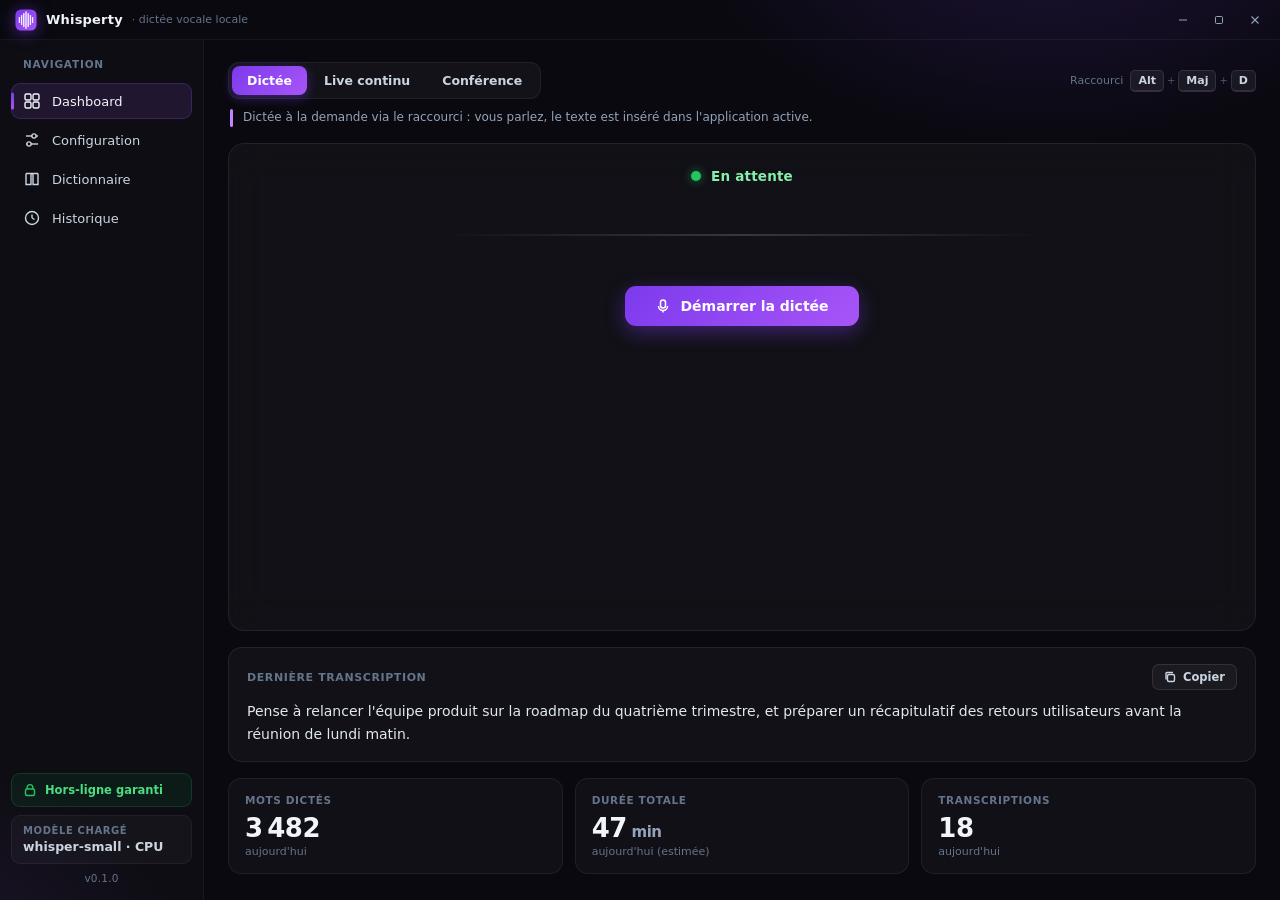
==== commit 94d4c9b7: "feat: confidentialité renforcée, docs alignées, release sur tag Confidentialité (durcissements à coû" ====
--- a/whisperty/web/index.html
+++ b/whisperty/web/index.html
@@ -2,6 +2,13 @@
 <html lang="fr">
 <head>
   <meta charset="utf-8">
+  <!-- CSP : matérialise la doctrine zéro-réseau DANS la page — aucun fetch/XHR/
+       WebSocket sortant (connect-src 'none'), aucun asset distant (default-src
+       'self'). 'unsafe-inline' est requis par les styles inline de la maquette et
+       par le script du pont injecté par pywebview (le pont lui-même passe par
+       postMessage natif WebView2, pas par le réseau : non affecté). -->
+  <meta http-equiv="Content-Security-Policy"
+        content="default-src 'self'; script-src 'self' 'unsafe-inline'; style-src 'self' 'unsafe-inline'; img-src 'self' data:; connect-src 'none'; font-src 'self'; object-src 'none'; base-uri 'none'">
   <meta name="viewport" content="width=device-width, initial-scale=1">
   <title>Whisperty</title>
   <!-- Favicon : onde sonore (variante 3 barres). Data-URI inline = 100 % local, aucun fetch réseau. -->
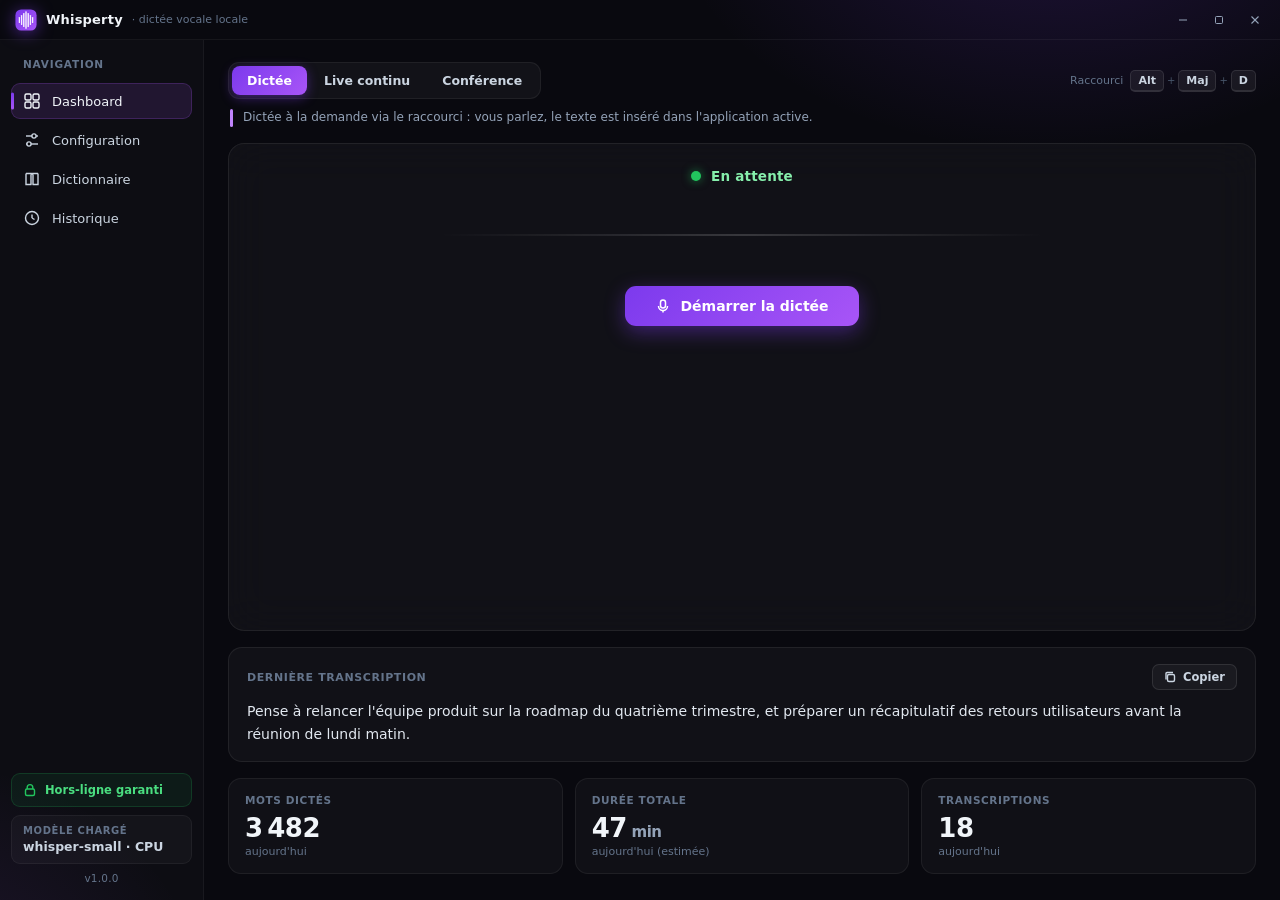
==== commit 10da2afa: "release: 1.0.0 Première version stable : le périmètre du dossier de spécifications (UC-01 à UC-19) e" ====
--- a/whisperty/web/index.html
+++ b/whisperty/web/index.html
@@ -95,7 +95,7 @@
           <div class="k">Modèle chargé</div>
           <div class="v"><span id="sb-model">whisper-small</span> · <span id="sb-device">CPU</span></div>
         </div>
-        <div class="app-version" id="app-version" title="Version de l'application">v0.1.0</div>
+        <div class="app-version" id="app-version" title="Version de l'application">v1.0.0</div>
       </div>
     </div>
 
@@ -183,6 +183,18 @@
             <svg class="chev" width="13" height="13" viewBox="0 0 13 13" fill="none" stroke="currentColor" stroke-width="1.6"><path d="M5 3l3.5 3.5L5 10"/></svg>
           </button>
           <div class="acc-body">
+            <!-- Préréglages de performance (Q-07/RSK-02) : un clic remplit les champs
+                 ci-dessous (taille + compute_type) ; l'application passe par le bouton
+                 « Enregistrer », comme toute modification manuelle. -->
+            <div style="margin-bottom:14px;">
+              <span class="field-label">Préréglages</span>
+              <div id="preset-opts" style="display:flex; flex-wrap:wrap; gap:6px;">
+                <button class="seg soft" type="button" data-preset="rapide" title="Modèle base, calcul int8 — latence minimale"><span>Rapide</span></button>
+                <button class="seg soft" type="button" data-preset="equilibre" title="Modèle medium, calcul int8 — bon compromis vitesse/qualité"><span>Équilibré</span></button>
+                <button class="seg soft" type="button" data-preset="precis" title="Modèle large-v3 — qualité maximale (float16 si CUDA est sélectionné)"><span>Précis</span></button>
+              </div>
+              <div style="margin-top:6px; font-size:11.5px; line-height:1.5; color:var(--dim);">Un préréglage remplit les champs ci-dessous ; cliquez « Enregistrer » pour l'appliquer.</div>
+            </div>
             <div style="margin-bottom:14px;">
               <span class="field-label">Taille du modèle</span>
               <div id="model-opts" style="display:flex; flex-wrap:wrap; gap:6px;"></div>
@@ -199,6 +211,13 @@
             <div id="gpu-status" style="display:none; margin-top:12px; padding:11px 13px; border-radius:9px; background:rgba(255,255,255,0.03); border:1px solid rgba(255,255,255,0.07);">
               <div id="gpu-status-text" style="font-size:12.5px; line-height:1.5; color:var(--muted);"></div>
               <button id="gpu-install-btn" type="button" style="display:none; margin-top:9px; padding:7px 13px; font-size:12.5px; font-weight:600; color:#fff; background:var(--violet); border:none; border-radius:7px; cursor:pointer;">Installer le support GPU (~1,3 Go)</button>
+            </div>
+            <!-- Bench local (« Tester sur ce poste ») : transcrit un audio témoin GÉNÉRÉ
+                 localement (zéro réseau) et affiche la durée. Mesure la configuration
+                 ENREGISTRÉE ; mode exclusif (jamais en parallèle d'une dictée). -->
+            <div style="margin-top:12px; display:flex; align-items:flex-start; gap:12px;">
+              <button class="seg soft" id="bench-btn" type="button" style="flex:0 0 auto;"><span>Tester sur ce poste</span></button>
+              <span id="bench-status" style="font-size:12px; line-height:1.5; color:var(--dim); padding-top:7px;">Mesure la configuration enregistrée (cliquez d'abord sur « Enregistrer »).</span>
             </div>
           </div>
         </div>
@@ -307,6 +326,22 @@
                 <input type="text" id="cfg-label-prefix" maxlength="40" style="width:100%; font-size:12.5px;" placeholder="Locuteur">
               </label>
             </div>
+            <!-- Backend d'empreinte vocale (CO-19). « Intégré » = statistiques calculées
+                 sur la machine, rien à télécharger. « Modèle local » = modèle d'empreinte
+                 vocale WeSpeaker ResNet34-LM (~26 Mo, CC-BY-4.0) téléchargé UNE FOIS
+                 depuis huggingface.co de façon explicite, puis hors-ligne : il sépare les
+                 voix proches nettement mieux. Attributions dans NOTICE.md. -->
+            <div id="conf-backend-block" style="display:none; padding-bottom:6px;">
+              <span class="field-label">Précision de la distinction des voix</span>
+              <div class="segmented sm" id="diar-backend-switch">
+                <button class="seg soft active" type="button" data-diarbk="mfcc"><span>Intégré (aucun téléchargement)</span></button>
+                <button class="seg soft" type="button" data-diarbk="onnx"><span>Modèle local (plus précis)</span></button>
+              </div>
+              <div id="diar-model-status" style="display:none; margin-top:10px; padding:11px 13px; border-radius:9px; background:rgba(255,255,255,0.03); border:1px solid rgba(255,255,255,0.07);">
+                <div id="diar-model-text" style="font-size:12.5px; line-height:1.5; color:var(--muted);"></div>
+                <button id="diar-model-btn" type="button" style="display:none; margin-top:9px; padding:7px 13px; font-size:12.5px; font-weight:600; color:#fff; background:var(--violet); border:none; border-radius:7px; cursor:pointer;">Télécharger le modèle (~26 Mo)</button>
+              </div>
+            </div>
           </div>
         </div>
 
@@ -332,7 +367,7 @@
 
         <!-- Barre d'enregistrement -->
         <div class="save-bar">
-          <span class="config-version" id="config-version" title="Version de l'application">Whisperty v0.1.0</span>
+          <span class="config-version" id="config-version" title="Version de l'application">Whisperty v1.0.0</span>
           <span class="saved-note" id="saved-note" style="display:none;">
             <svg width="14" height="14" viewBox="0 0 14 14" fill="none" stroke="#4ade80" stroke-width="1.6"><path d="M2.5 7.5l3 3 6-7"/></svg>Configuration enregistrée
           </span>
--- a/whisperty/web/styles.css
+++ b/whisperty/web/styles.css
@@ -481,6 +481,9 @@
 .hist-detail { padding: 0 15px 15px 62px; }
 .accordion:not(.open) .hist-detail, .hist-item:not(.open) .hist-detail { display: none; }
 .hist-detail p { margin: 0 0 12px; font-size: 13px; line-height: 1.6; color: var(--text-3); }
+/* Locuteurs d'une réunion archivée (FR-31) : reprend le panneau live (.speakers),
+   ajusté au détail d'une entrée (pas de marge haute héritée de la tuile). */
+.hist-detail .hist-speakers { margin: 0 0 12px; }
 .hist-empty { padding: 40px; text-align: center; color: var(--dim); font-size: 13px; }
 
 .pager { display: flex; align-items: center; justify-content: center; gap: 14px; padding-top: 4px; }
